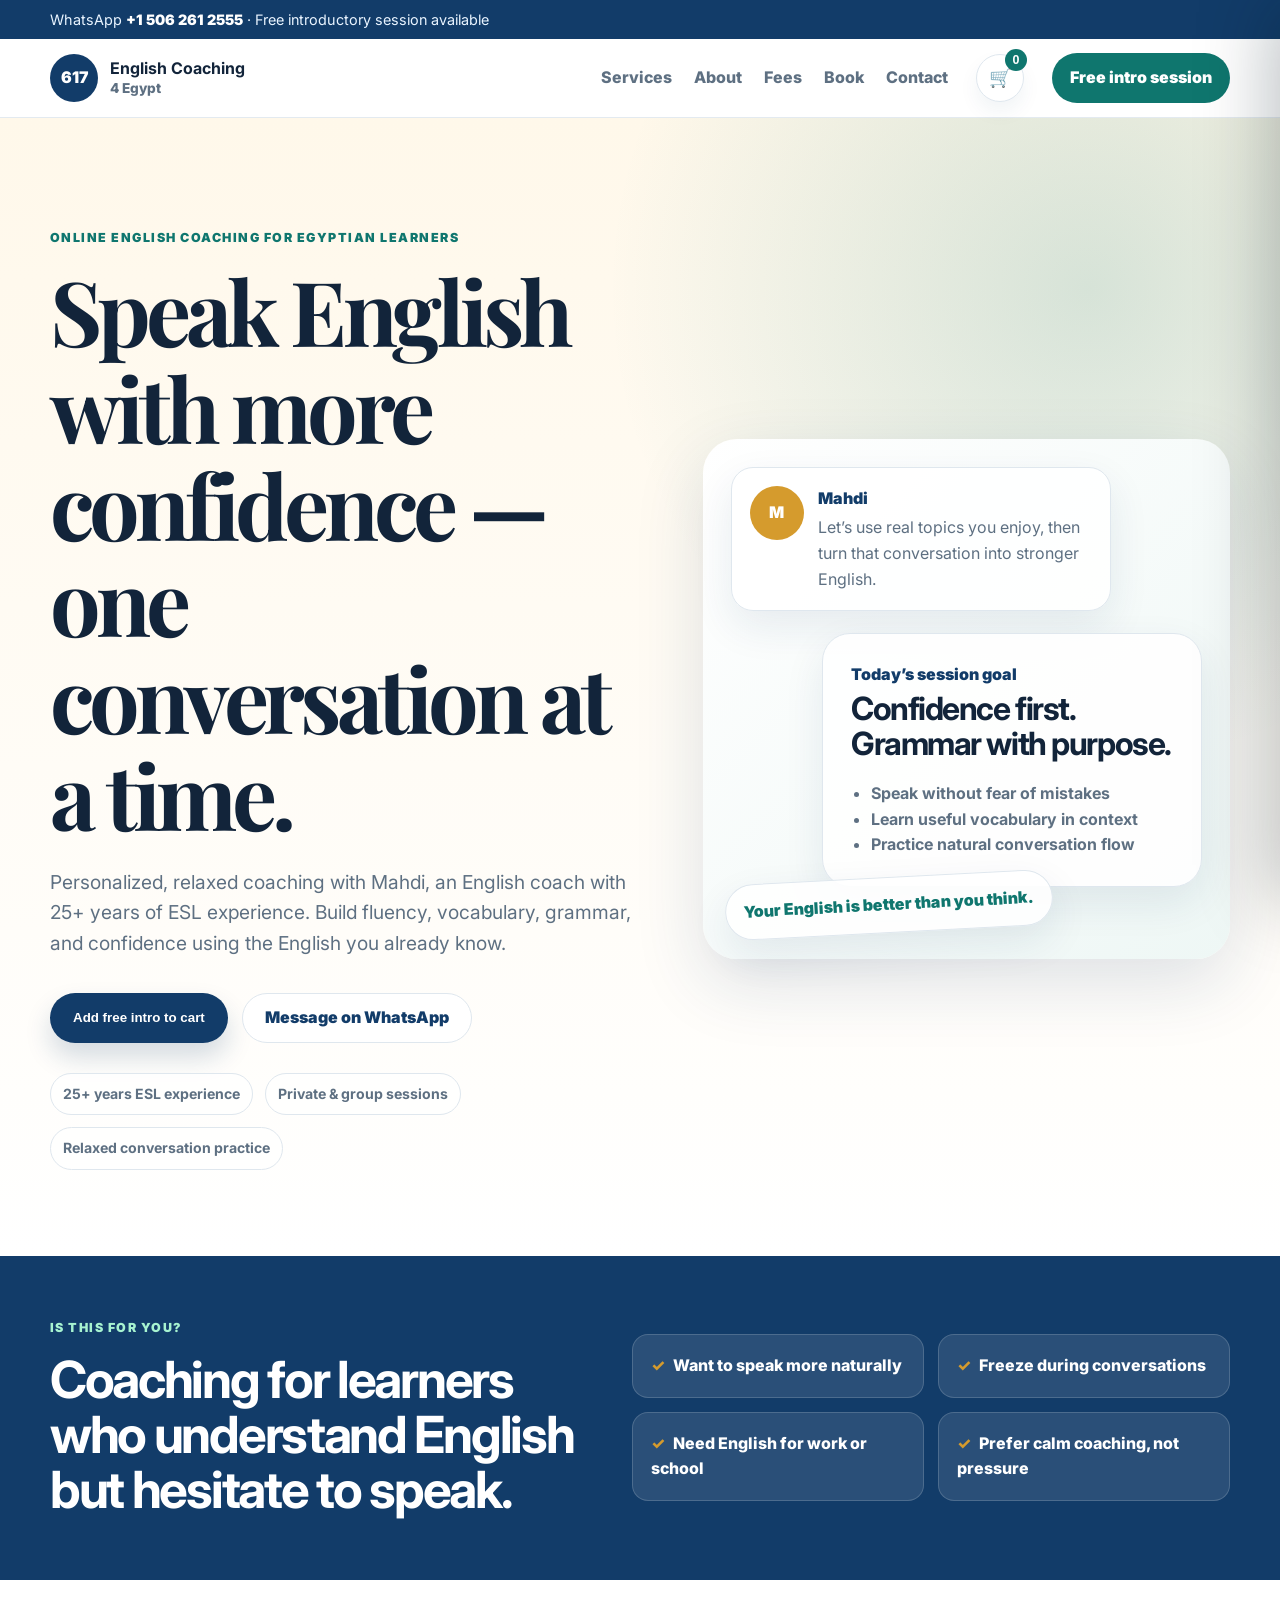
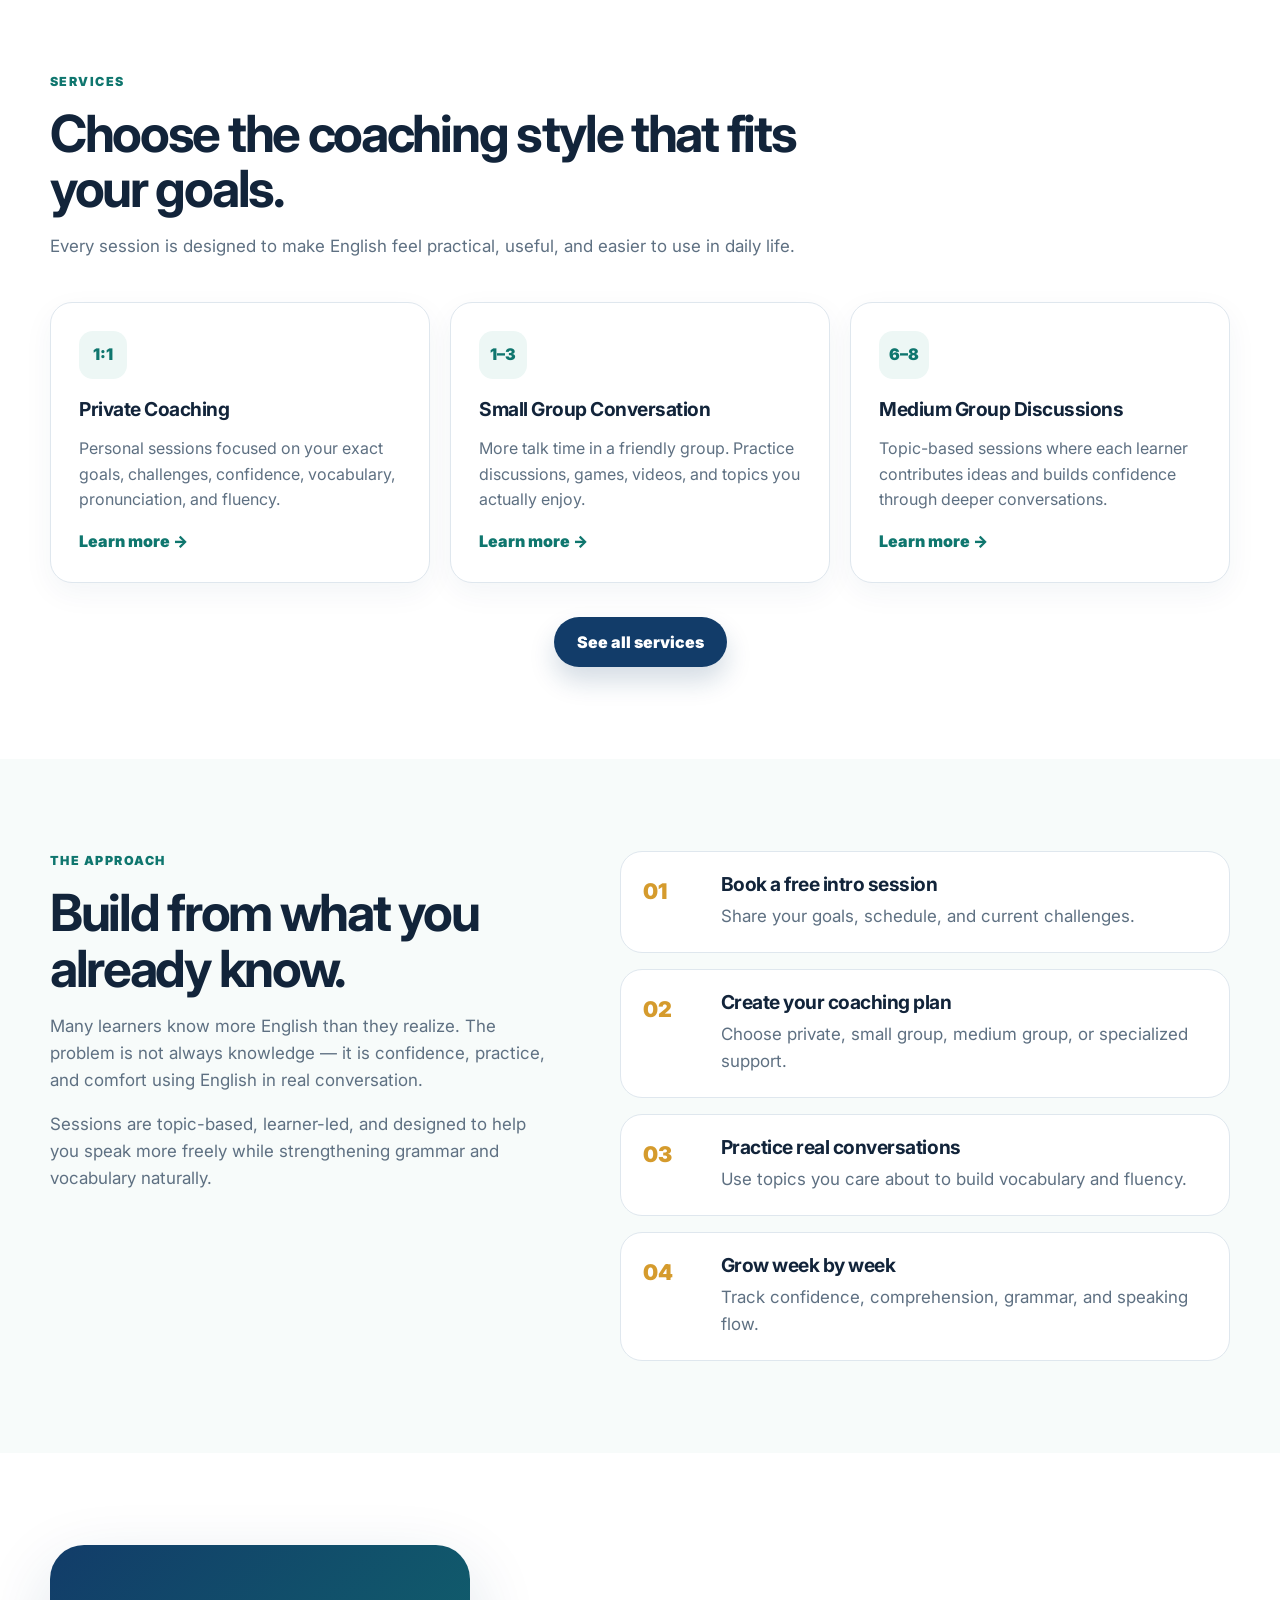
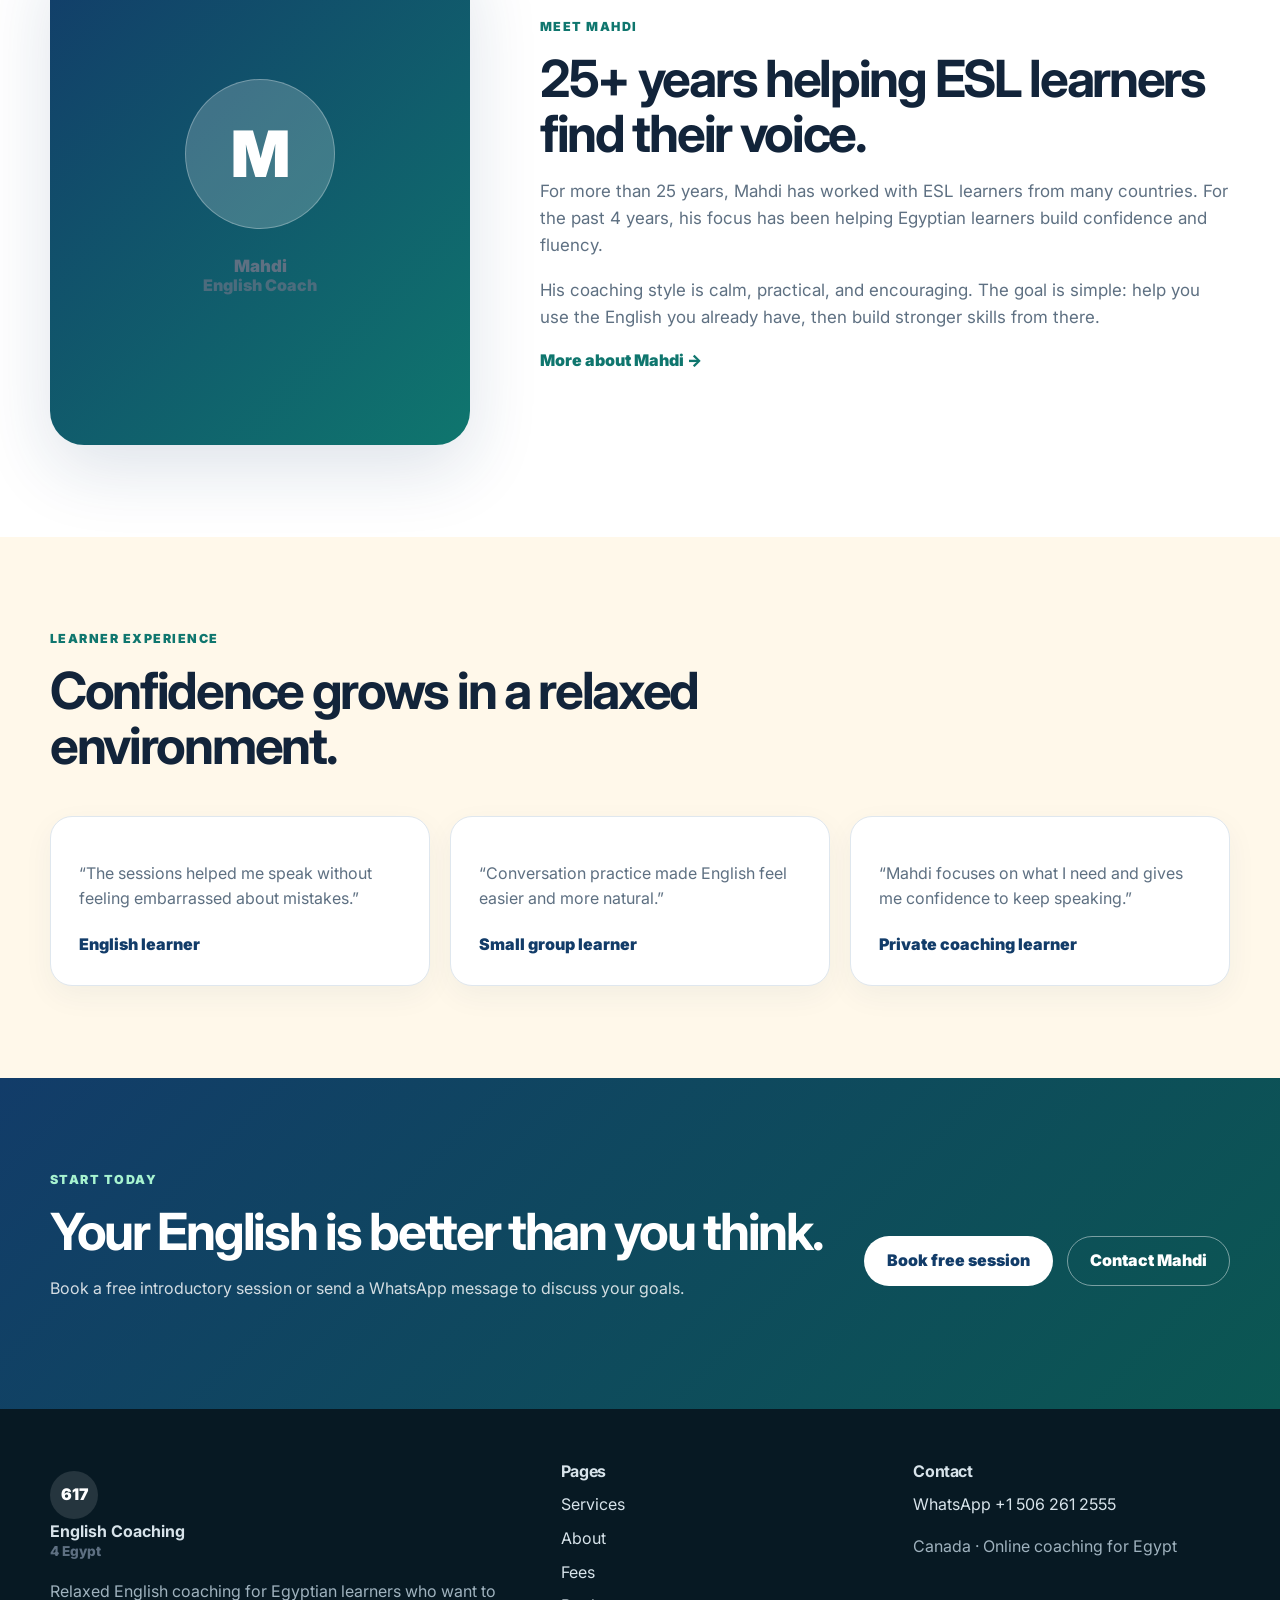
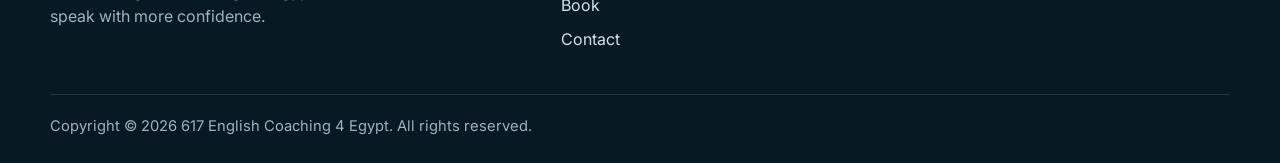
==== index.html @ a44c67dc "Add files via upload" ====
<!doctype html>
<html lang="en">
<head>
  <meta charset="utf-8" />
  <meta name="viewport" content="width=device-width, initial-scale=1" />
  <meta name="description" content="Personalized English coaching for Egyptian learners who want to speak with more confidence." />
  <title>617 English Coaching 4 Egypt | English Coaching for Egyptian Learners</title>
  <link rel="preconnect" href="https://fonts.googleapis.com">
  <link rel="preconnect" href="https://fonts.gstatic.com" crossorigin>
  <link href="https://fonts.googleapis.com/css2?family=Inter:wght@400;500;600;700;800;900&family=Playfair+Display:wght@700&display=swap" rel="stylesheet">
  <link rel="stylesheet" href="styles.css" />
</head>
<body>
  <a class="skip-link" href="#main">Skip to content</a>
  <header class="site-header" data-header>
    <div class="topbar"><div class="container">WhatsApp <a href="https://wa.me/15062612555">+1 506 261 2555</a> · Free introductory session available</div></div>
    <div class="container header-inner">
      <a class="brand" href="index.html" aria-label="617 English Coaching 4 Egypt home"><span class="brand-mark">617</span><span><strong>English Coaching</strong><small>4 Egypt</small></span></a>
      <button class="nav-toggle" type="button" aria-controls="site-nav" aria-expanded="false"><span></span><span></span><span></span><span class="sr-only">Menu</span></button>
      <nav id="site-nav" class="site-nav" aria-label="Main navigation">
        <a href="services.html">Services</a><a href="about.html">About</a><a href="fees.html">Fees</a><a href="booking.html">Book</a><a href="contact.html">Contact</a>
      </nav>
      <a class="header-cta" href="booking.html">Free intro session</a>
    </div>
  </header>

  <main id="main">
    <section class="hero section">
      <div class="container hero-grid">
        <div class="hero-copy">
          <p class="eyebrow">Online English coaching for Egyptian learners</p>
          <h1>Speak English with more confidence — one conversation at a time.</h1>
          <p class="hero-lead">Personalized, relaxed coaching with Mahdi, an English coach with 25+ years of ESL experience. Build fluency, vocabulary, grammar, and confidence using the English you already know.</p>
          <div class="hero-actions"><button class="btn btn-primary" type="button" data-add-cart="intro">Add free intro to cart</button><a class="btn btn-secondary" href="https://wa.me/15062612555" target="_blank" rel="noopener">Message on WhatsApp</a></div>
          <div class="trust-row"><span>25+ years ESL experience</span><span>Private & group sessions</span><span>Relaxed conversation practice</span></div>
        </div>
        <div class="hero-card">
          <div class="conversation-card"><div class="avatar">M</div><div><p class="chat-name">Mahdi</p><p>Let’s use real topics you enjoy, then turn that conversation into stronger English.</p></div></div>
          <div class="goal-card"><p class="mini-title">Today’s session goal</p><h2>Confidence first. Grammar with purpose.</h2><ul><li>Speak without fear of mistakes</li><li>Learn useful vocabulary in context</li><li>Practice natural conversation flow</li></ul></div>
          <div class="floating-note">Your English is better than you think.</div>
        </div>
      </div>
    </section>

    <section class="audience section-sm">
      <div class="container audience-grid"><div><p class="eyebrow">Is this for you?</p><h2>Coaching for learners who understand English but hesitate to speak.</h2></div><div class="check-grid"><div>Want to speak more naturally</div><div>Freeze during conversations</div><div>Need English for work or school</div><div>Prefer calm coaching, not pressure</div></div></div>
    </section>

    <section class="section services-preview">
      <div class="container">
        <div class="section-heading"><p class="eyebrow">Services</p><h2>Choose the coaching style that fits your goals.</h2><p>Every session is designed to make English feel practical, useful, and easier to use in daily life.</p></div>
        <div class="cards service-cards">
          <article class="card"><span class="card-icon">1:1</span><h3>Private Coaching</h3><p>Personal sessions focused on your exact goals, challenges, confidence, vocabulary, pronunciation, and fluency.</p><a href="services.html#private" class="text-link">Learn more →</a></article>
          <article class="card"><span class="card-icon">1–3</span><h3>Small Group Conversation</h3><p>More talk time in a friendly group. Practice discussions, games, videos, and topics you actually enjoy.</p><a href="services.html#small-group" class="text-link">Learn more →</a></article>
          <article class="card"><span class="card-icon">6–8</span><h3>Medium Group Discussions</h3><p>Topic-based sessions where each learner contributes ideas and builds confidence through deeper conversations.</p><a href="services.html#medium-group" class="text-link">Learn more →</a></article>
        </div>
        <div class="center-actions"><a class="btn btn-primary" href="services.html">See all services</a></div>
      </div>
    </section>

    <section class="section approach pale">
      <div class="container split">
        <div><p class="eyebrow">The approach</p><h2>Build from what you already know.</h2><p>Many learners know more English than they realize. The problem is not always knowledge — it is confidence, practice, and comfort using English in real conversation.</p><p>Sessions are topic-based, learner-led, and designed to help you speak more freely while strengthening grammar and vocabulary naturally.</p></div>
        <div class="steps"><div class="step"><span>01</span><div><h3>Book a free intro session</h3><p>Share your goals, schedule, and current challenges.</p></div></div><div class="step"><span>02</span><div><h3>Create your coaching plan</h3><p>Choose private, small group, medium group, or specialized support.</p></div></div><div class="step"><span>03</span><div><h3>Practice real conversations</h3><p>Use topics you care about to build vocabulary and fluency.</p></div></div><div class="step"><span>04</span><div><h3>Grow week by week</h3><p>Track confidence, comprehension, grammar, and speaking flow.</p></div></div></div>
      </div>
    </section>

    <section class="section about-preview">
      <div class="container about-grid">
        <div class="portrait-card"><div><div class="portrait-initials">M</div><p>Mahdi<br><span>English Coach</span></p></div></div>
        <div><p class="eyebrow">Meet Mahdi</p><h2>25+ years helping ESL learners find their voice.</h2><p>For more than 25 years, Mahdi has worked with ESL learners from many countries. For the past 4 years, his focus has been helping Egyptian learners build confidence and fluency.</p><p>His coaching style is calm, practical, and encouraging. The goal is simple: help you use the English you already have, then build stronger skills from there.</p><a class="text-link" href="about.html">More about Mahdi →</a></div>
      </div>
    </section>

    <section class="section testimonials">
      <div class="container"><div class="section-heading"><p class="eyebrow">Learner experience</p><h2>Confidence grows in a relaxed environment.</h2></div><div class="testimonial-grid"><blockquote><p>“The sessions helped me speak without feeling embarrassed about mistakes.”</p><cite>English learner</cite></blockquote><blockquote><p>“Conversation practice made English feel easier and more natural.”</p><cite>Small group learner</cite></blockquote><blockquote><p>“Mahdi focuses on what I need and gives me confidence to keep speaking.”</p><cite>Private coaching learner</cite></blockquote></div></div>
    </section>

    <section class="section cta-band"><div class="container cta-inner"><div><p class="eyebrow">Start today</p><h2>Your English is better than you think.</h2><p>Book a free introductory session or send a WhatsApp message to discuss your goals.</p></div><div class="cta-actions"><a class="btn btn-light" href="booking.html">Book free session</a><a class="btn btn-ghost" href="contact.html">Contact Mahdi</a></div></div></section>
  </main>

  <footer class="site-footer"><div class="container footer-grid"><div><a class="brand footer-brand" href="index.html"><span class="brand-mark">617</span><span><strong>English Coaching</strong><small>4 Egypt</small></span></a><p>Relaxed English coaching for Egyptian learners who want to speak with more confidence.</p></div><div><h3>Pages</h3><a href="services.html">Services</a><a href="about.html">About</a><a href="fees.html">Fees</a><a href="booking.html">Book</a><a href="contact.html">Contact</a></div><div><h3>Contact</h3><a href="https://wa.me/15062612555">WhatsApp +1 506 261 2555</a><p>Canada · Online coaching for Egypt</p></div></div><div class="container copyright">Copyright © 2026 617 English Coaching 4 Egypt. All rights reserved.</div></footer>
  <script src="script.js"></script>
</body>
</html>
---- styles.css ----
:root{
  --ink:#12243a;--muted:#5e7082;--brand:#123c69;--brand-2:#0f766e;--accent:#d59b2d;--cream:#fff8ea;--soft:#edf7f5;--surface:#fff;--line:#dfe7ee;--shadow:0 24px 70px rgba(18,60,105,.14);--radius-lg:34px;--radius-md:22px;--container:1180px
}
*{box-sizing:border-box}html{scroll-behavior:smooth}body{margin:0;font-family:Inter,system-ui,-apple-system,Segoe UI,sans-serif;color:var(--ink);background:#fff;line-height:1.6}img{max-width:100%;display:block}a{color:inherit;text-decoration:none}.container{width:min(100% - 40px,var(--container));margin-inline:auto}.narrow{max-width:860px}.section{padding:92px 0}.section-sm{padding:62px 0}.pale{background:#f7fbfa}.skip-link{position:absolute;left:20px;top:-80px;background:#fff;color:var(--ink);padding:10px 14px;border-radius:10px;z-index:20}.skip-link:focus{top:20px}.sr-only{position:absolute;width:1px;height:1px;overflow:hidden;clip:rect(0,0,0,0)}
.site-header{position:sticky;top:0;z-index:10;background:rgba(255,255,255,.93);backdrop-filter:blur(14px);border-bottom:1px solid rgba(223,231,238,.85)}.topbar{background:var(--brand);color:#e9f4ff;font-size:.9rem}.topbar .container{padding:8px 0}.topbar a{font-weight:900;color:#fff}.header-inner{height:78px;display:flex;align-items:center;gap:28px}.brand{display:flex;align-items:center;gap:12px;font-weight:900}.brand small{display:block;color:var(--muted);font-size:.85rem;font-weight:800;margin-top:-4px}.brand-mark{display:grid;place-items:center;width:48px;height:48px;border-radius:999px;background:var(--brand);color:#fff;font-weight:900}.site-nav{display:flex;gap:22px;align-items:center;margin-left:auto}.site-nav a{font-weight:800;color:var(--muted)}.site-nav a:hover,.site-nav a.active{color:var(--brand-2)}.header-cta{background:var(--brand-2);color:#fff;padding:12px 18px;border-radius:999px;font-weight:900}.nav-toggle{display:none;width:44px;height:44px;border:0;border-radius:12px;background:var(--soft)}.nav-toggle span:not(.sr-only){display:block;width:20px;height:2px;margin:5px auto;background:var(--ink)}
.hero{padding:110px 0 86px;background:radial-gradient(circle at 85% 15%,rgba(15,118,110,.17),transparent 33%),linear-gradient(180deg,var(--cream),#fff);overflow:hidden}.hero-grid{display:grid;grid-template-columns:1.05fr .95fr;gap:70px;align-items:center}.eyebrow{margin:0 0 14px;color:var(--brand-2);font-weight:900;text-transform:uppercase;letter-spacing:.12em;font-size:.78rem}h1,h2,h3{line-height:1.08;margin:0}h1{font-family:"Playfair Display",serif;font-size:clamp(3rem,7vw,5.8rem);letter-spacing:-.055em}h2{font-size:clamp(2rem,4vw,3.4rem);letter-spacing:-.045em}h3{font-size:1.2rem;letter-spacing:-.025em}.hero-lead,.page-hero p,.section-heading p:not(.eyebrow),.split p:not(.eyebrow),.about-grid p:not(.eyebrow),.service-detail p,.feature-panel,.price-card p,.contact-grid p{color:var(--muted);font-size:1.06rem}.hero-lead{font-size:1.2rem;max-width:680px;margin:24px 0 0}.hero-actions,.contact-actions,.cta-actions{display:flex;flex-wrap:wrap;gap:14px;margin-top:34px}.btn{display:inline-flex;justify-content:center;align-items:center;min-height:50px;padding:0 22px;border-radius:999px;border:1px solid transparent;font-weight:900;cursor:pointer;transition:transform .2s ease,box-shadow .2s ease}.btn:hover{transform:translateY(-2px)}.btn-primary{background:var(--brand);color:#fff;box-shadow:0 14px 26px rgba(18,60,105,.18)}.btn-secondary{background:#fff;color:var(--brand);border-color:var(--line)}.btn-light{background:#fff;color:var(--brand)}.btn-ghost{border-color:rgba(255,255,255,.45);color:#fff}.trust-row{display:flex;flex-wrap:wrap;gap:12px;margin-top:30px}.trust-row span{padding:9px 12px;border:1px solid var(--line);border-radius:999px;background:rgba(255,255,255,.75);color:var(--muted);font-weight:700;font-size:.88rem}.hero-card{position:relative;min-height:520px;border-radius:var(--radius-lg);padding:28px;background:linear-gradient(135deg,#fff,#eef7f5);box-shadow:var(--shadow)}.conversation-card,.goal-card,.floating-note{background:rgba(255,255,255,.9);border:1px solid var(--line);box-shadow:0 16px 40px rgba(18,60,105,.09)}.conversation-card{display:flex;gap:14px;padding:18px;border-radius:22px;max-width:380px}.avatar,.portrait-initials{display:grid;place-items:center;border-radius:50%;background:var(--accent);color:#fff;font-weight:900}.avatar{width:54px;height:54px;flex:0 0 auto}.chat-name,.mini-title{margin:0 0 4px;font-weight:900;color:var(--brand)}.conversation-card p:last-child{margin:0;color:var(--muted)}.goal-card{position:absolute;right:28px;bottom:72px;width:min(380px,calc(100% - 56px));border-radius:28px;padding:28px}.goal-card h2{font-size:2rem}.goal-card ul{margin:20px 0 0;padding-left:20px;color:var(--muted);font-weight:700}.floating-note{position:absolute;left:22px;bottom:26px;padding:14px 18px;border-radius:999px;font-weight:900;color:var(--brand-2);transform:rotate(-3deg)}
.audience{background:var(--brand);color:#fff}.audience .eyebrow,.cta-band .eyebrow{color:#a7f3d0}.audience h2{max-width:560px}.audience-grid{display:grid;grid-template-columns:.95fr 1.05fr;gap:40px;align-items:center}.check-grid{display:grid;grid-template-columns:repeat(2,1fr);gap:14px}.check-grid div{padding:18px;border-radius:16px;background:rgba(255,255,255,.1);border:1px solid rgba(255,255,255,.16);font-weight:800}.check-grid div:before{content:"✓";color:var(--accent);margin-right:8px}
.page-hero{padding:88px 0;background:linear-gradient(180deg,var(--cream),#fff)}.page-hero h1{font-size:clamp(2.8rem,6vw,5rem)}.page-hero p{font-size:1.18rem;max-width:760px}.section-heading{max-width:760px;margin-bottom:42px}.cards,.pricing-grid,.testimonial-grid{display:grid;gap:20px}.service-cards{grid-template-columns:repeat(3,1fr)}.card,.price-card,blockquote,.feature-panel,.contact-card{background:var(--surface);border:1px solid var(--line);border-radius:var(--radius-md);padding:28px;box-shadow:0 10px 30px rgba(18,60,105,.05)}.card-icon{display:inline-grid;place-items:center;min-width:48px;height:48px;padding:0 10px;border-radius:14px;background:var(--soft);color:var(--brand-2);font-weight:900;margin-bottom:20px}.card p,blockquote p{color:var(--muted)}.text-link{color:var(--brand-2);font-weight:900}.center-actions{text-align:center;margin-top:34px}.split{display:grid;grid-template-columns:.9fr 1.1fr;gap:70px;align-items:start}.steps{display:grid;gap:16px}.step{display:grid;grid-template-columns:62px 1fr;gap:16px;padding:22px;border-radius:var(--radius-md);background:#fff;border:1px solid var(--line)}.step span{font-weight:900;color:var(--accent);font-size:1.35rem}.step p{margin:8px 0 0;color:var(--muted)}.compact .step{padding:18px}.about-grid{display:grid;grid-template-columns:420px 1fr;gap:70px;align-items:center}.portrait-card{min-height:500px;border-radius:var(--radius-lg);background:linear-gradient(135deg,var(--brand),var(--brand-2));color:#fff;display:grid;place-items:center;text-align:center;box-shadow:var(--shadow)}.portrait-initials{width:150px;height:150px;margin:0 auto 28px;font-size:4rem;background:rgba(255,255,255,.2);border:1px solid rgba(255,255,255,.28)}.portrait-card p{font-size:2rem;font-weight:900;line-height:1.1}.portrait-card span{font-size:1rem;opacity:.78}.testimonials{background:var(--cream)}.testimonial-grid{grid-template-columns:repeat(3,1fr)}blockquote{margin:0}cite{display:block;margin-top:20px;color:var(--brand);font-weight:900;font-style:normal}.pricing-grid{grid-template-columns:repeat(3,1fr);align-items:stretch}.price-card{position:relative;display:flex;flex-direction:column}.price{font-size:1.6rem;font-weight:900;color:var(--brand)!important}.price-card .btn{margin-top:auto}.featured{border-color:rgba(213,155,45,.6);transform:translateY(-10px)}.badge{position:absolute;top:18px;right:18px;background:var(--accent);color:#fff;font-weight:900;padding:6px 10px;border-radius:999px;font-size:.8rem}.bullets{padding-left:20px;color:var(--muted);font-weight:700}.service-list{display:grid;gap:24px}.service-detail{display:grid;grid-template-columns:1fr auto;gap:26px;align-items:center;padding:34px;border:1px solid var(--line);border-radius:var(--radius-lg);box-shadow:0 14px 36px rgba(18,60,105,.06);background:#fff}.service-detail .btn{white-space:nowrap}.cta-band{background:linear-gradient(135deg,var(--brand),#0b5752);color:#fff}.cta-band p{color:rgba(255,255,255,.82)}.cta-inner{display:flex;align-items:center;justify-content:space-between;gap:28px}.contact-grid{display:grid;grid-template-columns:.9fr 1.1fr;gap:60px;align-items:start}.contact-form{background:#fff;color:var(--ink);border-radius:var(--radius-lg);padding:28px;display:grid;gap:16px;box-shadow:var(--shadow);border:1px solid var(--line)}label{display:grid;gap:7px;font-weight:800}input,select,textarea{width:100%;border:1px solid var(--line);border-radius:12px;padding:13px 14px;font:inherit;color:var(--ink);background:#fff}input:focus,select:focus,textarea:focus{outline:3px solid rgba(15,118,110,.18);border-color:var(--brand-2)}.form-note{font-size:.9rem}.form-success{padding:13px 14px;background:var(--soft);border-radius:12px;color:var(--brand-2);font-weight:800}.contact-card{margin-top:30px}.site-footer{padding:54px 0 24px;background:#071923;color:#d7e3ea}.footer-grid{display:grid;grid-template-columns:1.5fr 1fr 1fr;gap:36px}.footer-brand .brand-mark{background:rgba(255,255,255,.12)}.footer-grid p,.copyright{color:#9fb2be}.footer-grid h3{font-size:1rem;margin-bottom:12px}.footer-grid a{display:block;margin:8px 0;color:#d7e3ea}.copyright{border-top:1px solid rgba(255,255,255,.12);margin-top:34px;padding-top:20px;font-size:.92rem}
@media (max-width:920px){.header-inner{justify-content:space-between}.nav-toggle{display:block}.site-nav{position:absolute;top:112px;left:20px;right:20px;display:none;flex-direction:column;align-items:stretch;padding:18px;border-radius:18px;background:#fff;box-shadow:var(--shadow)}.site-nav.is-open{display:flex}.header-cta{display:none}.hero-grid,.audience-grid,.split,.about-grid,.contact-grid{grid-template-columns:1fr;gap:42px}.hero-card{min-height:460px}.service-cards,.pricing-grid,.testimonial-grid{grid-template-columns:1fr 1fr}.featured{transform:none}.service-detail{grid-template-columns:1fr}.service-detail .btn{width:max-content}.cta-inner{display:block}.cta-actions{margin-top:24px}}
@media (max-width:640px){.container{width:min(100% - 28px,var(--container))}.section{padding:68px 0}.hero{padding-top:72px}.hero-actions,.contact-actions,.cta-actions{flex-direction:column}.btn{width:100%}.service-cards,.pricing-grid,.testimonial-grid,.check-grid,.footer-grid{grid-template-columns:1fr}.hero-card{min-height:auto;padding-bottom:120px}.goal-card{position:static;width:100%;margin-top:16px}.floating-note{bottom:28px}.brand small{font-size:.78rem}h1{font-size:3.2rem}.service-detail .btn{width:100%}.topbar{font-size:.8rem}.site-nav{top:108px}.portrait-card{min-height:360px}.page-hero{padding:62px 0}}

/* Cart / checkout drawer */
.cart-button{position:relative;border:1px solid var(--line);background:#fff;color:var(--brand);width:48px;height:48px;border-radius:999px;display:inline-grid;place-items:center;font-size:1.16rem;cursor:pointer;box-shadow:0 10px 20px rgba(18,60,105,.06)}
.cart-count{position:absolute;right:-4px;top:-6px;min-width:22px;height:22px;padding:0 6px;border-radius:999px;background:var(--brand-2);color:#fff;font-size:.78rem;font-weight:900;display:grid;place-items:center}.cart-shell{position:relative;z-index:50}.cart-backdrop{position:fixed;inset:0;background:rgba(7,25,35,.46);opacity:0;pointer-events:none;transition:opacity .2s ease}.cart-drawer{position:fixed;inset:0 0 0 auto;width:min(100%,440px);background:#f5f8fa;box-shadow:-30px 0 70px rgba(7,25,35,.28);transform:translateX(105%);transition:transform .24s ease;display:flex;flex-direction:column}.cart-open{overflow:hidden}.cart-open .cart-backdrop{opacity:1;pointer-events:auto}.cart-open .cart-drawer{transform:translateX(0)}.cart-drawer-head{height:68px;background:#c9f7dc;display:flex;align-items:center;justify-content:space-between;padding:0 22px;border-bottom:1px solid rgba(18,36,58,.08)}.cart-title{font-weight:900;font-size:1.15rem;display:flex;gap:8px;align-items:center}.cart-close{border:0;background:transparent;font-size:2.2rem;line-height:1;cursor:pointer;color:var(--ink)}.cart-body{padding:22px;overflow:auto}.empty-cart,.coupon-box,.cart-totals,.checkout-form,.cart-item{background:#fff;border:1px solid var(--line);border-radius:12px;padding:18px;margin-bottom:16px}.empty-cart{text-align:center}.empty-cart p{color:var(--muted);margin-bottom:0}.cart-item-top{display:flex;align-items:flex-start;justify-content:space-between;gap:16px}.cart-item h3,.coupon-box h3,.checkout-form h3{font-size:1.05rem;margin:0 0 6px}.cart-item p{margin:0;color:var(--muted)}.cart-item-top strong{white-space:nowrap}.cart-meta{margin-top:14px!important}.cart-item-actions{display:flex;align-items:center;justify-content:space-between;margin-top:16px}.cart-item-actions label{display:flex;align-items:center;gap:8px;font-size:.9rem;color:var(--muted)}.cart-item-actions input{width:72px;padding:8px 10px}.cart-item-actions button{border:0;background:transparent;font-size:1.1rem;cursor:pointer}.coupon-row{display:grid;grid-template-columns:1fr auto;border:1px solid #bfcbd6;border-radius:4px;overflow:hidden}.coupon-row input{border:0;border-radius:0}.coupon-row button{border:0;border-left:1px solid #d5dde5;background:#fff;padding:0 14px;font-weight:900;cursor:pointer}.coupon-message{margin:10px 0 0;color:var(--brand-2);font-size:.9rem;font-weight:800}.cart-totals{display:grid;gap:12px}.cart-totals div{display:flex;align-items:center;justify-content:space-between;color:#718293}.cart-totals strong{color:#68798a}.cart-totals .due-now{font-size:1.05rem;color:var(--ink)}.cart-totals .due-now strong{color:var(--ink)}.checkout-form{display:grid;gap:14px}.checkout-form p{margin:0;color:var(--muted)}.checkout-form a{font-weight:900;color:var(--ink)}.checkout-form label span{color:#c2410c}.two-fields{display:grid;grid-template-columns:1fr 1fr;gap:14px}.checkout-button{width:100%;margin-top:2px}.cart-add-row{display:flex;gap:12px;flex-wrap:wrap;align-items:center}.cart-add-row .btn{white-space:nowrap}.cart-note{font-size:.92rem;color:var(--muted);margin:8px 0 0}.btn-cart{background:var(--brand-2);color:#fff;box-shadow:0 14px 26px rgba(15,118,110,.18)}
@media (max-width:920px){.cart-button{margin-left:auto}.site-nav.is-open + .cart-button{display:none}}
@media (max-width:640px){.cart-drawer{width:100%}.cart-body{padding:16px}.two-fields{grid-template-columns:1fr}.cart-button{width:44px;height:44px}.cart-add-row .btn{width:100%}}

/* Booking calendar / time selection */
.booking-hero{padding-bottom:58px}.booking-section{padding-top:48px}.booking-layout{display:grid;grid-template-columns:minmax(0,1.15fr) minmax(360px,.85fr);gap:54px;align-items:start}.booking-panel{background:#fff;border:1px solid var(--line);border-radius:var(--radius-lg);padding:34px;box-shadow:0 16px 44px rgba(18,60,105,.06)}.booking-calendar-panel{box-shadow:none;border-color:transparent}.back-services{display:inline-block;color:#6c8a78;font-weight:800;margin-bottom:34px}.booking-toolbar{text-align:center;margin-bottom:28px}.staff-select{display:inline-flex;align-items:center;gap:8px;color:#6c8a78;font-size:1.05rem}.staff-select select,.service-picker select{border:0;background:transparent;color:inherit;font-weight:800;padding:0 24px 0 0;width:auto}.staff-select select:focus,.service-picker select:focus{outline:none}.calendar-head{display:grid;grid-template-columns:70px 1fr 70px;align-items:center;margin-bottom:28px}.calendar-head h2{text-align:center;font-size:1.45rem;margin:0;font-family:Inter,system-ui,sans-serif;font-weight:500}.calendar-arrow{border:0;background:#fff;color:var(--ink);font-size:3rem;line-height:1;cursor:pointer}.calendar-grid{display:grid;grid-template-columns:repeat(7,1fr);gap:18px 22px}.weekdays{margin-bottom:22px}.weekdays span{text-align:center;font-weight:900;font-size:1.15rem}.calendar-empty{min-height:54px}.calendar-day{height:58px;border:0;background:#fff;border-radius:999px;color:#6b6f76;font-size:1.2rem;cursor:not-allowed}.calendar-day.is-available{border:1.5px solid #5f9877;color:var(--ink);cursor:pointer}.calendar-day.is-selected{background:#9cebc0;border-color:#5f9877;color:#09251d}.timezone-note{text-align:center;color:#666;margin:48px 0 34px;font-size:1.25rem}.time-slot-grid{display:grid;grid-template-columns:1fr 1fr;gap:26px}.time-slot-grid h3{text-align:center;font-size:1.3rem;margin:0 0 18px}.slot-list{display:grid;grid-template-columns:1fr 1fr;gap:10px}.time-slot{border:1.5px solid #40845f;background:#fff;color:var(--ink);padding:18px 14px;border-radius:4px;font-size:1.2rem;cursor:pointer}.time-slot:hover,.time-slot.is-selected{background:#9cebc0}.booking-summary-panel{position:sticky;top:130px}.service-picker{display:block;color:#6c8a78;margin-bottom:26px}.booking-summary-panel h2{font-family:Inter,system-ui,sans-serif;font-size:2.1rem;font-weight:500;margin-bottom:14px}.service-meta{display:flex;gap:14px;font-size:1.2rem;color:var(--ink)!important}.booking-summary-panel [data-service-description]{font-size:1.12rem;line-height:1.75;color:#6b6f76}.share-row{display:flex;align-items:center;gap:12px;margin:32px 0;font-size:1.2rem}.share-row span{font-size:1.6rem;color:#111}.selected-box{border:1px solid var(--line);background:#f7faf8;border-radius:16px;padding:18px;margin:22px 0}.selected-box h3{margin:0 0 12px}.selected-box p{margin:6px 0;color:#53606d}.booking-summary-panel .btn[disabled]{opacity:.45;cursor:not-allowed;box-shadow:none}
@media (max-width:1100px){.booking-layout{grid-template-columns:1fr}.booking-summary-panel{position:static}.booking-calendar-panel{padding-left:0;padding-right:0}.calendar-grid{gap:14px}.time-slot-grid{max-width:760px}}
@media (max-width:720px){.booking-panel{padding:24px}.calendar-head{grid-template-columns:48px 1fr 48px}.calendar-grid{gap:10px 8px}.calendar-day{height:48px;font-size:1rem}.calendar-empty{min-height:48px}.time-slot-grid{grid-template-columns:1fr}.slot-list{grid-template-columns:1fr 1fr}.time-slot{font-size:1rem;padding:14px 10px}.timezone-note{font-size:1rem;margin:34px 0 22px}}
@media (max-width:420px){.slot-list{grid-template-columns:1fr}.booking-summary-panel h2{font-size:1.7rem}}
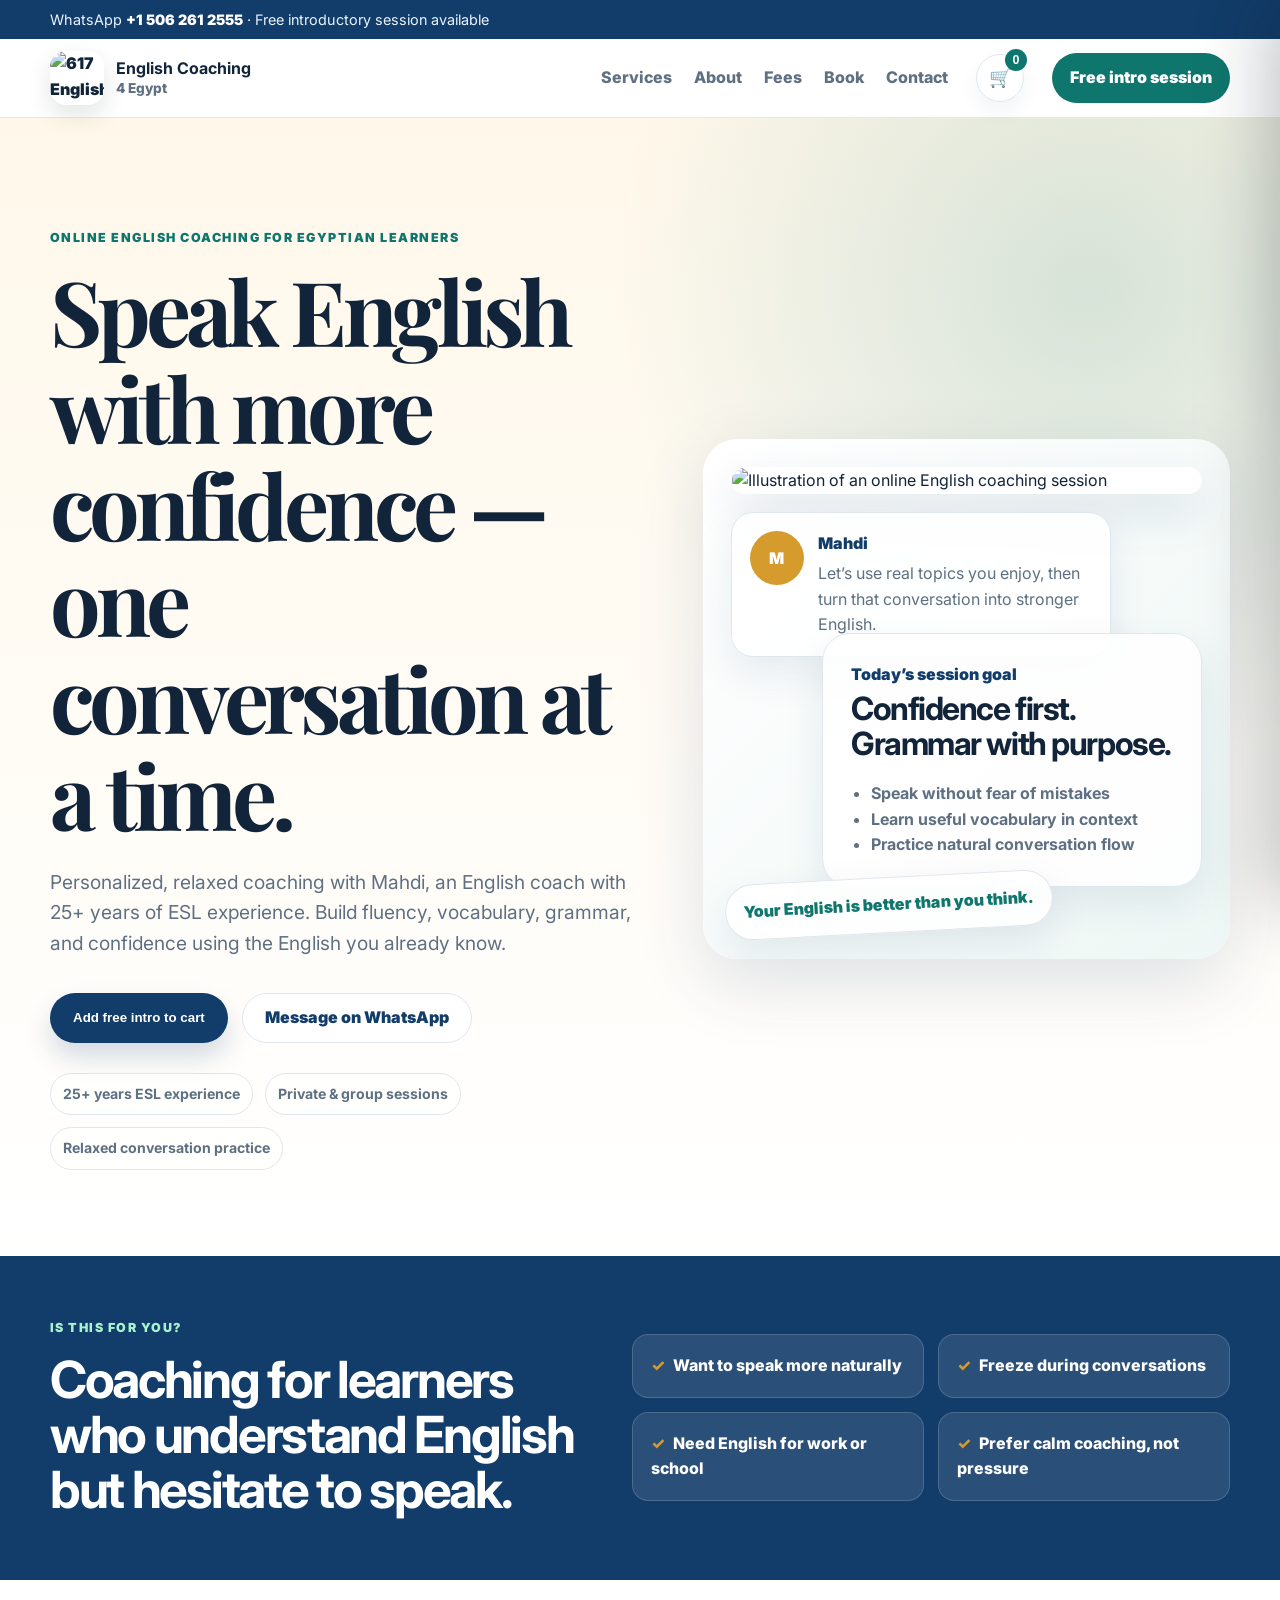
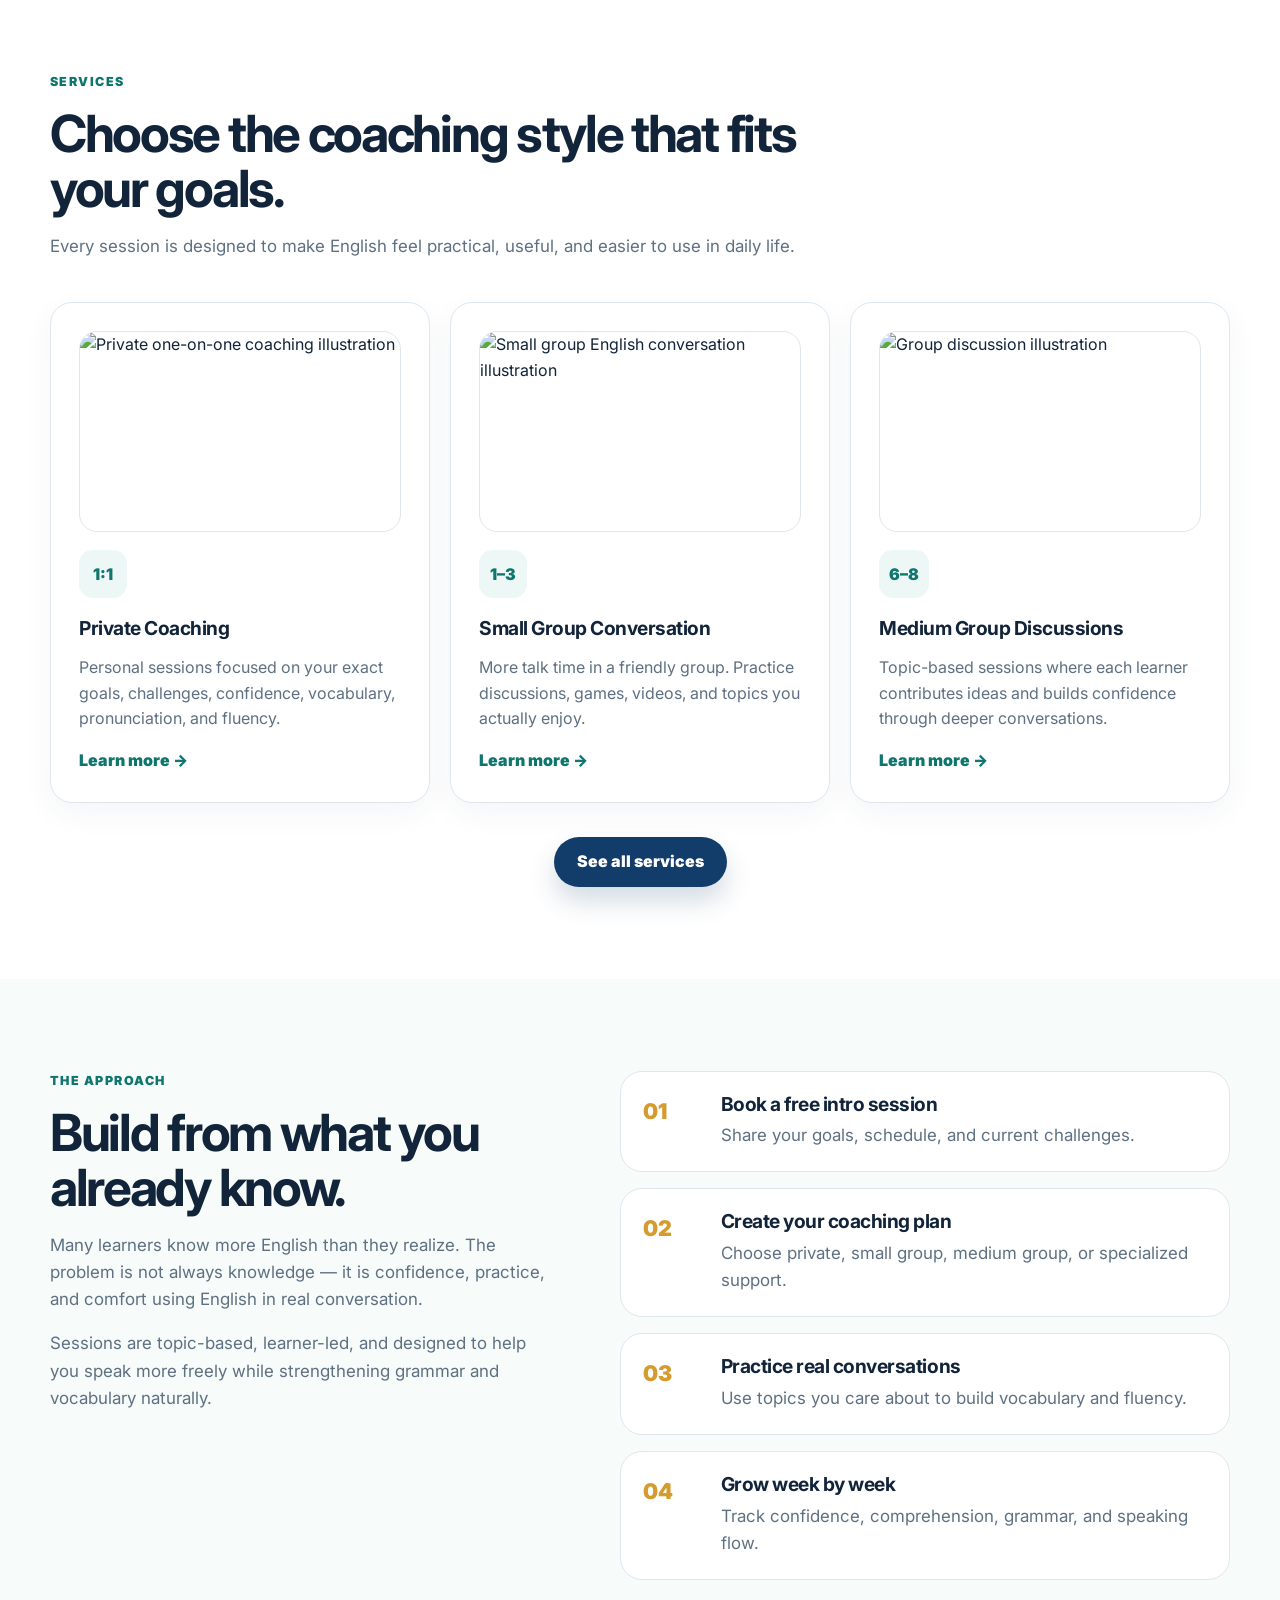
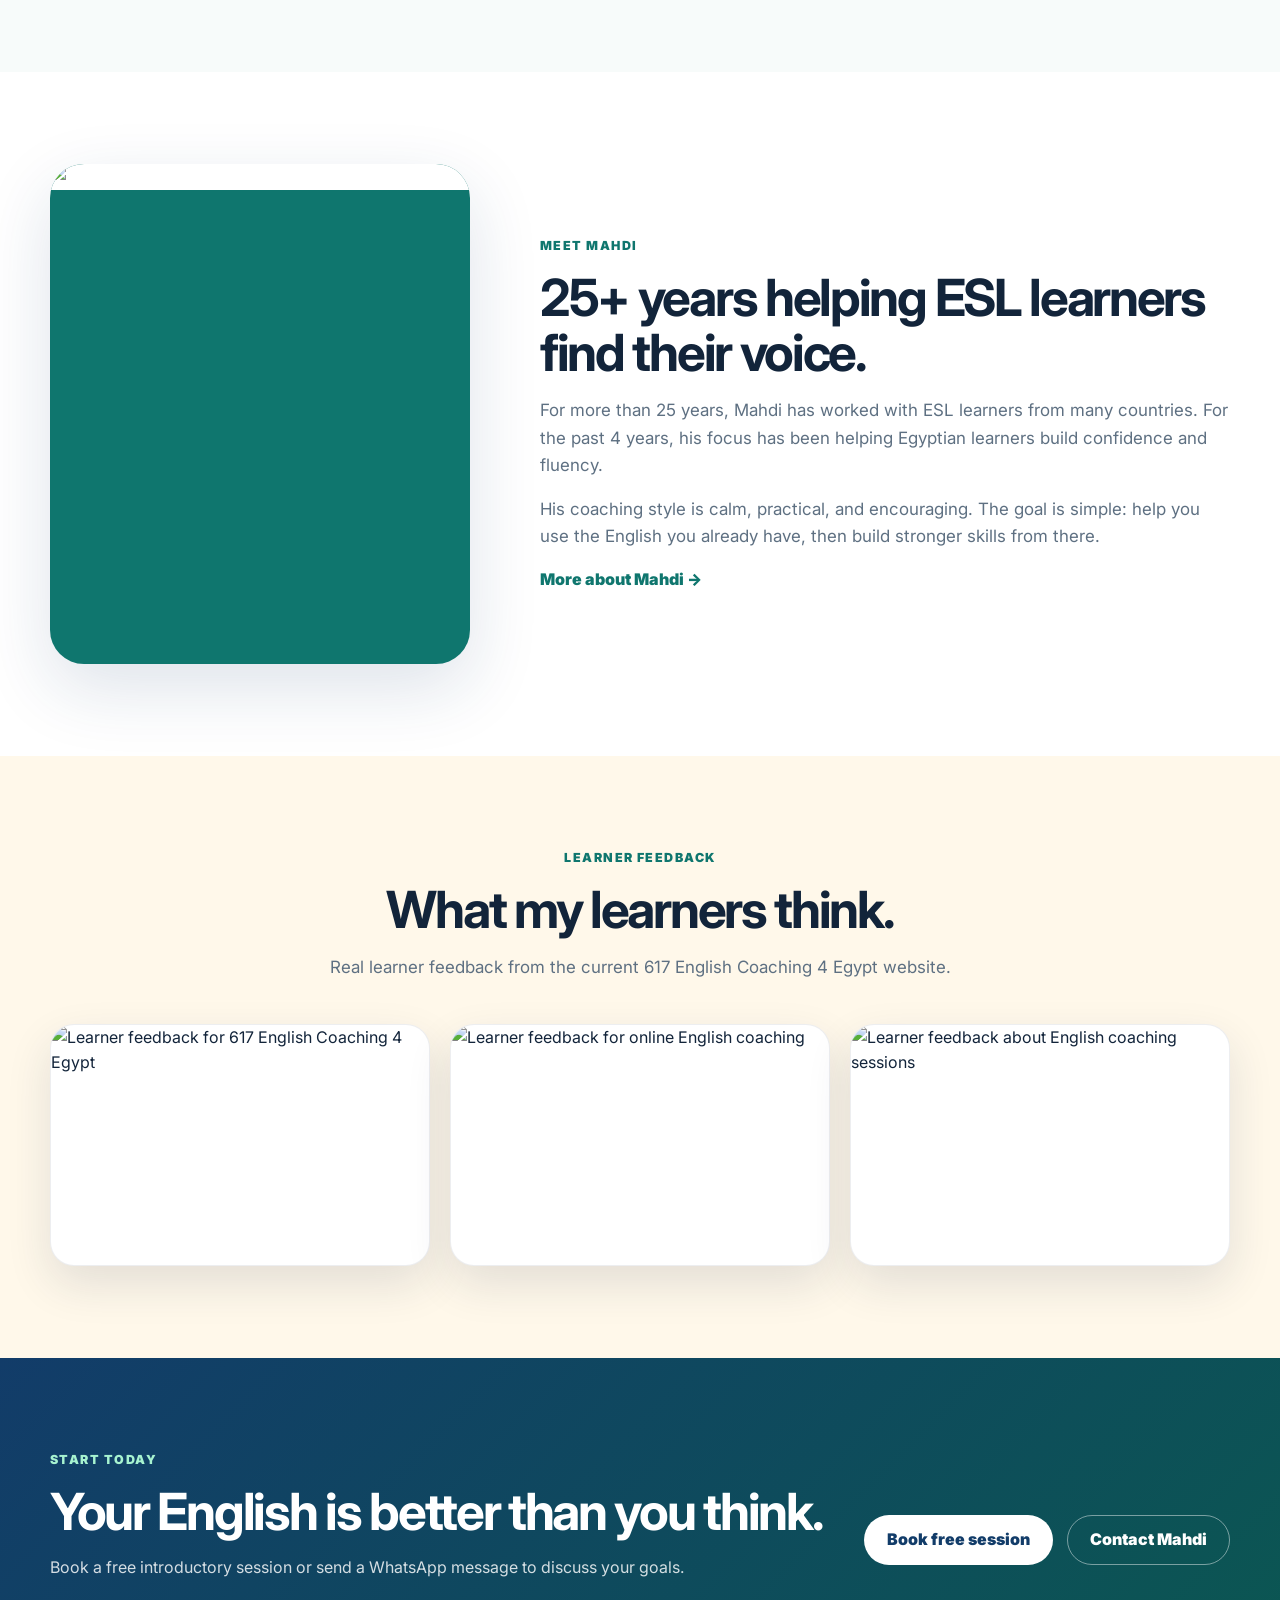
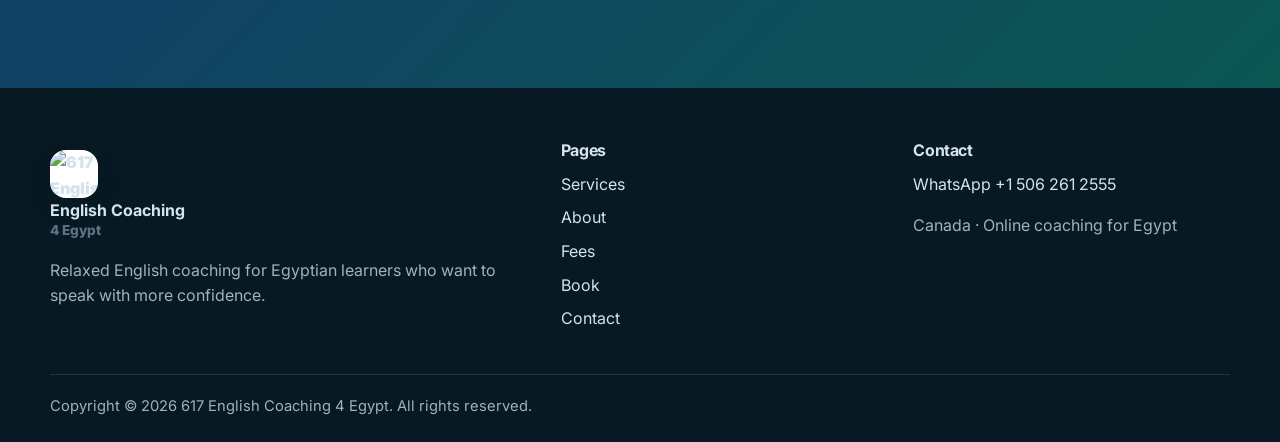
==== commit c9873877: "Add files via upload" ====
--- a/index.html
+++ b/index.html
@@ -15,7 +15,7 @@
   <header class="site-header" data-header>
     <div class="topbar"><div class="container">WhatsApp <a href="https://wa.me/15062612555">+1 506 261 2555</a> · Free introductory session available</div></div>
     <div class="container header-inner">
-      <a class="brand" href="index.html" aria-label="617 English Coaching 4 Egypt home"><span class="brand-mark">617</span><span><strong>English Coaching</strong><small>4 Egypt</small></span></a>
+      <a class="brand" href="index.html" aria-label="617 English Coaching 4 Egypt home"><img class="brand-logo" src="https://img1.wsimg.com/isteam/ip/4e3122ea-6bd4-43cb-8af1-d7356be41cde/blob-ebbfd66.png/:/rs=h:200,cg:true,m/qt=q:95" alt="617 English Coaching logo"><span><strong>English Coaching</strong><small>4 Egypt</small></span></a>
       <button class="nav-toggle" type="button" aria-controls="site-nav" aria-expanded="false"><span></span><span></span><span></span><span class="sr-only">Menu</span></button>
       <nav id="site-nav" class="site-nav" aria-label="Main navigation">
         <a href="services.html">Services</a><a href="about.html">About</a><a href="fees.html">Fees</a><a href="booking.html">Book</a><a href="contact.html">Contact</a>
@@ -34,7 +34,8 @@
           <div class="hero-actions"><button class="btn btn-primary" type="button" data-add-cart="intro">Add free intro to cart</button><a class="btn btn-secondary" href="https://wa.me/15062612555" target="_blank" rel="noopener">Message on WhatsApp</a></div>
           <div class="trust-row"><span>25+ years ESL experience</span><span>Private & group sessions</span><span>Relaxed conversation practice</span></div>
         </div>
-        <div class="hero-card">
+        <div class="hero-card hero-card-with-image">
+          <img class="hero-illustration" src="https://img1.wsimg.com/isteam/ip/4e3122ea-6bd4-43cb-8af1-d7356be41cde/med%20group%20live.jpg/:/" alt="Illustration of an online English coaching session">
           <div class="conversation-card"><div class="avatar">M</div><div><p class="chat-name">Mahdi</p><p>Let’s use real topics you enjoy, then turn that conversation into stronger English.</p></div></div>
           <div class="goal-card"><p class="mini-title">Today’s session goal</p><h2>Confidence first. Grammar with purpose.</h2><ul><li>Speak without fear of mistakes</li><li>Learn useful vocabulary in context</li><li>Practice natural conversation flow</li></ul></div>
           <div class="floating-note">Your English is better than you think.</div>
@@ -50,9 +51,9 @@
       <div class="container">
         <div class="section-heading"><p class="eyebrow">Services</p><h2>Choose the coaching style that fits your goals.</h2><p>Every session is designed to make English feel practical, useful, and easier to use in daily life.</p></div>
         <div class="cards service-cards">
-          <article class="card"><span class="card-icon">1:1</span><h3>Private Coaching</h3><p>Personal sessions focused on your exact goals, challenges, confidence, vocabulary, pronunciation, and fluency.</p><a href="services.html#private" class="text-link">Learn more →</a></article>
-          <article class="card"><span class="card-icon">1–3</span><h3>Small Group Conversation</h3><p>More talk time in a friendly group. Practice discussions, games, videos, and topics you actually enjoy.</p><a href="services.html#small-group" class="text-link">Learn more →</a></article>
-          <article class="card"><span class="card-icon">6–8</span><h3>Medium Group Discussions</h3><p>Topic-based sessions where each learner contributes ideas and builds confidence through deeper conversations.</p><a href="services.html#medium-group" class="text-link">Learn more →</a></article>
+          <article class="card"><img class="card-image" src="https://img1.wsimg.com/isteam/ip/4e3122ea-6bd4-43cb-8af1-d7356be41cde/med%20group%20live.jpg/:/" alt="Private one-on-one coaching illustration"><span class="card-icon">1:1</span><h3>Private Coaching</h3><p>Personal sessions focused on your exact goals, challenges, confidence, vocabulary, pronunciation, and fluency.</p><a href="services.html#private" class="text-link">Learn more →</a></article>
+          <article class="card"><img class="card-image" src="https://img1.wsimg.com/isteam/ip/4e3122ea-6bd4-43cb-8af1-d7356be41cde/med%20group%20live.jpg/:/" alt="Small group English conversation illustration"><span class="card-icon">1–3</span><h3>Small Group Conversation</h3><p>More talk time in a friendly group. Practice discussions, games, videos, and topics you actually enjoy.</p><a href="services.html#small-group" class="text-link">Learn more →</a></article>
+          <article class="card"><img class="card-image" src="https://img1.wsimg.com/isteam/ip/4e3122ea-6bd4-43cb-8af1-d7356be41cde/med%20group%20live.jpg/:/" alt="Group discussion illustration"><span class="card-icon">6–8</span><h3>Medium Group Discussions</h3><p>Topic-based sessions where each learner contributes ideas and builds confidence through deeper conversations.</p><a href="services.html#medium-group" class="text-link">Learn more →</a></article>
         </div>
         <div class="center-actions"><a class="btn btn-primary" href="services.html">See all services</a></div>
       </div>
@@ -67,19 +68,36 @@
 
     <section class="section about-preview">
       <div class="container about-grid">
-        <div class="portrait-card"><div><div class="portrait-initials">M</div><p>Mahdi<br><span>English Coach</span></p></div></div>
+        <div class="portrait-card image-portrait"><img src="https://img1.wsimg.com/isteam/ip/4e3122ea-6bd4-43cb-8af1-d7356be41cde/blob-ebbfd66.png/:/rs=h:200,cg:true,m/qt=q:95" alt="617 English Coaching 4 Egypt logo"></div>
         <div><p class="eyebrow">Meet Mahdi</p><h2>25+ years helping ESL learners find their voice.</h2><p>For more than 25 years, Mahdi has worked with ESL learners from many countries. For the past 4 years, his focus has been helping Egyptian learners build confidence and fluency.</p><p>His coaching style is calm, practical, and encouraging. The goal is simple: help you use the English you already have, then build stronger skills from there.</p><a class="text-link" href="about.html">More about Mahdi →</a></div>
       </div>
     </section>
 
-    <section class="section testimonials">
-      <div class="container"><div class="section-heading"><p class="eyebrow">Learner experience</p><h2>Confidence grows in a relaxed environment.</h2></div><div class="testimonial-grid"><blockquote><p>“The sessions helped me speak without feeling embarrassed about mistakes.”</p><cite>English learner</cite></blockquote><blockquote><p>“Conversation practice made English feel easier and more natural.”</p><cite>Small group learner</cite></blockquote><blockquote><p>“Mahdi focuses on what I need and gives me confidence to keep speaking.”</p><cite>Private coaching learner</cite></blockquote></div></div>
+    <section class="section testimonials learner-thoughts">
+      <div class="container">
+        <div class="section-heading">
+          <p class="eyebrow">Learner feedback</p>
+          <h2>What my learners think.</h2>
+          <p>Real learner feedback from the current 617 English Coaching 4 Egypt website.</p>
+        </div>
+        <div class="learner-image-grid">
+          <figure class="learner-image-card">
+            <img src="https://img1.wsimg.com/isteam/ip/4e3122ea-6bd4-43cb-8af1-d7356be41cde/blob-00fa7c0.png/:/cr=t:0%25,l:0%25,w:100%25,h:100%25/rs=w:984,h:614" alt="Learner feedback for 617 English Coaching 4 Egypt">
+          </figure>
+          <figure class="learner-image-card">
+            <img src="https://img1.wsimg.com/isteam/ip/4e3122ea-6bd4-43cb-8af1-d7356be41cde/blob.png/:/cr=t:0%25,l:0%25,w:100%25,h:100%25/rs=w:984,h:650" alt="Learner feedback for online English coaching">
+          </figure>
+          <figure class="learner-image-card">
+            <img src="https://img1.wsimg.com/isteam/ip/4e3122ea-6bd4-43cb-8af1-d7356be41cde/Picture3.png/:/cr=t:0%25,l:0%25,w:100%25,h:100%25/rs=w:1300,h:800" alt="Learner feedback about English coaching sessions">
+          </figure>
+        </div>
+      </div>
     </section>
 
     <section class="section cta-band"><div class="container cta-inner"><div><p class="eyebrow">Start today</p><h2>Your English is better than you think.</h2><p>Book a free introductory session or send a WhatsApp message to discuss your goals.</p></div><div class="cta-actions"><a class="btn btn-light" href="booking.html">Book free session</a><a class="btn btn-ghost" href="contact.html">Contact Mahdi</a></div></div></section>
   </main>
 
-  <footer class="site-footer"><div class="container footer-grid"><div><a class="brand footer-brand" href="index.html"><span class="brand-mark">617</span><span><strong>English Coaching</strong><small>4 Egypt</small></span></a><p>Relaxed English coaching for Egyptian learners who want to speak with more confidence.</p></div><div><h3>Pages</h3><a href="services.html">Services</a><a href="about.html">About</a><a href="fees.html">Fees</a><a href="booking.html">Book</a><a href="contact.html">Contact</a></div><div><h3>Contact</h3><a href="https://wa.me/15062612555">WhatsApp +1 506 261 2555</a><p>Canada · Online coaching for Egypt</p></div></div><div class="container copyright">Copyright © 2026 617 English Coaching 4 Egypt. All rights reserved.</div></footer>
+  <footer class="site-footer"><div class="container footer-grid"><div><a class="brand footer-brand" href="index.html"><img class="brand-logo" src="https://img1.wsimg.com/isteam/ip/4e3122ea-6bd4-43cb-8af1-d7356be41cde/blob-ebbfd66.png/:/rs=h:200,cg:true,m/qt=q:95" alt="617 English Coaching logo"><span><strong>English Coaching</strong><small>4 Egypt</small></span></a><p>Relaxed English coaching for Egyptian learners who want to speak with more confidence.</p></div><div><h3>Pages</h3><a href="services.html">Services</a><a href="about.html">About</a><a href="fees.html">Fees</a><a href="booking.html">Book</a><a href="contact.html">Contact</a></div><div><h3>Contact</h3><a href="https://wa.me/15062612555">WhatsApp +1 506 261 2555</a><p>Canada · Online coaching for Egypt</p></div></div><div class="container copyright">Copyright © 2026 617 English Coaching 4 Egypt. All rights reserved.</div></footer>
   <script src="script.js"></script>
 </body>
 </html>
--- a/styles.css
+++ b/styles.css
@@ -2,12 +2,19 @@
   --ink:#12243a;--muted:#5e7082;--brand:#123c69;--brand-2:#0f766e;--accent:#d59b2d;--cream:#fff8ea;--soft:#edf7f5;--surface:#fff;--line:#dfe7ee;--shadow:0 24px 70px rgba(18,60,105,.14);--radius-lg:34px;--radius-md:22px;--container:1180px
 }
 *{box-sizing:border-box}html{scroll-behavior:smooth}body{margin:0;font-family:Inter,system-ui,-apple-system,Segoe UI,sans-serif;color:var(--ink);background:#fff;line-height:1.6}img{max-width:100%;display:block}a{color:inherit;text-decoration:none}.container{width:min(100% - 40px,var(--container));margin-inline:auto}.narrow{max-width:860px}.section{padding:92px 0}.section-sm{padding:62px 0}.pale{background:#f7fbfa}.skip-link{position:absolute;left:20px;top:-80px;background:#fff;color:var(--ink);padding:10px 14px;border-radius:10px;z-index:20}.skip-link:focus{top:20px}.sr-only{position:absolute;width:1px;height:1px;overflow:hidden;clip:rect(0,0,0,0)}
-.site-header{position:sticky;top:0;z-index:10;background:rgba(255,255,255,.93);backdrop-filter:blur(14px);border-bottom:1px solid rgba(223,231,238,.85)}.topbar{background:var(--brand);color:#e9f4ff;font-size:.9rem}.topbar .container{padding:8px 0}.topbar a{font-weight:900;color:#fff}.header-inner{height:78px;display:flex;align-items:center;gap:28px}.brand{display:flex;align-items:center;gap:12px;font-weight:900}.brand small{display:block;color:var(--muted);font-size:.85rem;font-weight:800;margin-top:-4px}.brand-mark{display:grid;place-items:center;width:48px;height:48px;border-radius:999px;background:var(--brand);color:#fff;font-weight:900}.site-nav{display:flex;gap:22px;align-items:center;margin-left:auto}.site-nav a{font-weight:800;color:var(--muted)}.site-nav a:hover,.site-nav a.active{color:var(--brand-2)}.header-cta{background:var(--brand-2);color:#fff;padding:12px 18px;border-radius:999px;font-weight:900}.nav-toggle{display:none;width:44px;height:44px;border:0;border-radius:12px;background:var(--soft)}.nav-toggle span:not(.sr-only){display:block;width:20px;height:2px;margin:5px auto;background:var(--ink)}
+.site-header{position:sticky;top:0;z-index:10;background:rgba(255,255,255,.93);backdrop-filter:blur(14px);border-bottom:1px solid rgba(223,231,238,.85)}.topbar{background:var(--brand);color:#e9f4ff;font-size:.9rem}.topbar .container{padding:8px 0}.topbar a{font-weight:900;color:#fff}.header-inner{height:78px;display:flex;align-items:center;gap:28px}.brand{display:flex;align-items:center;gap:12px;font-weight:900}.brand small{display:block;color:var(--muted);font-size:.85rem;font-weight:800;margin-top:-4px}
+.brand-logo{width:54px;height:54px;border-radius:16px;object-fit:cover;box-shadow:0 10px 24px rgba(14,46,33,.12);background:#fff}
+.footer-brand .brand-logo{width:48px;height:48px}
+.brand-mark{display:grid;place-items:center;width:48px;height:48px;border-radius:999px;background:var(--brand);color:#fff;font-weight:900}.site-nav{display:flex;gap:22px;align-items:center;margin-left:auto}.site-nav a{font-weight:800;color:var(--muted)}.site-nav a:hover,.site-nav a.active{color:var(--brand-2)}.header-cta{background:var(--brand-2);color:#fff;padding:12px 18px;border-radius:999px;font-weight:900}.nav-toggle{display:none;width:44px;height:44px;border:0;border-radius:12px;background:var(--soft)}.nav-toggle span:not(.sr-only){display:block;width:20px;height:2px;margin:5px auto;background:var(--ink)}
 .hero{padding:110px 0 86px;background:radial-gradient(circle at 85% 15%,rgba(15,118,110,.17),transparent 33%),linear-gradient(180deg,var(--cream),#fff);overflow:hidden}.hero-grid{display:grid;grid-template-columns:1.05fr .95fr;gap:70px;align-items:center}.eyebrow{margin:0 0 14px;color:var(--brand-2);font-weight:900;text-transform:uppercase;letter-spacing:.12em;font-size:.78rem}h1,h2,h3{line-height:1.08;margin:0}h1{font-family:"Playfair Display",serif;font-size:clamp(3rem,7vw,5.8rem);letter-spacing:-.055em}h2{font-size:clamp(2rem,4vw,3.4rem);letter-spacing:-.045em}h3{font-size:1.2rem;letter-spacing:-.025em}.hero-lead,.page-hero p,.section-heading p:not(.eyebrow),.split p:not(.eyebrow),.about-grid p:not(.eyebrow),.service-detail p,.feature-panel,.price-card p,.contact-grid p{color:var(--muted);font-size:1.06rem}.hero-lead{font-size:1.2rem;max-width:680px;margin:24px 0 0}.hero-actions,.contact-actions,.cta-actions{display:flex;flex-wrap:wrap;gap:14px;margin-top:34px}.btn{display:inline-flex;justify-content:center;align-items:center;min-height:50px;padding:0 22px;border-radius:999px;border:1px solid transparent;font-weight:900;cursor:pointer;transition:transform .2s ease,box-shadow .2s ease}.btn:hover{transform:translateY(-2px)}.btn-primary{background:var(--brand);color:#fff;box-shadow:0 14px 26px rgba(18,60,105,.18)}.btn-secondary{background:#fff;color:var(--brand);border-color:var(--line)}.btn-light{background:#fff;color:var(--brand)}.btn-ghost{border-color:rgba(255,255,255,.45);color:#fff}.trust-row{display:flex;flex-wrap:wrap;gap:12px;margin-top:30px}.trust-row span{padding:9px 12px;border:1px solid var(--line);border-radius:999px;background:rgba(255,255,255,.75);color:var(--muted);font-weight:700;font-size:.88rem}.hero-card{position:relative;min-height:520px;border-radius:var(--radius-lg);padding:28px;background:linear-gradient(135deg,#fff,#eef7f5);box-shadow:var(--shadow)}.conversation-card,.goal-card,.floating-note{background:rgba(255,255,255,.9);border:1px solid var(--line);box-shadow:0 16px 40px rgba(18,60,105,.09)}.conversation-card{display:flex;gap:14px;padding:18px;border-radius:22px;max-width:380px}.avatar,.portrait-initials{display:grid;place-items:center;border-radius:50%;background:var(--accent);color:#fff;font-weight:900}.avatar{width:54px;height:54px;flex:0 0 auto}.chat-name,.mini-title{margin:0 0 4px;font-weight:900;color:var(--brand)}.conversation-card p:last-child{margin:0;color:var(--muted)}.goal-card{position:absolute;right:28px;bottom:72px;width:min(380px,calc(100% - 56px));border-radius:28px;padding:28px}.goal-card h2{font-size:2rem}.goal-card ul{margin:20px 0 0;padding-left:20px;color:var(--muted);font-weight:700}.floating-note{position:absolute;left:22px;bottom:26px;padding:14px 18px;border-radius:999px;font-weight:900;color:var(--brand-2);transform:rotate(-3deg)}
 .audience{background:var(--brand);color:#fff}.audience .eyebrow,.cta-band .eyebrow{color:#a7f3d0}.audience h2{max-width:560px}.audience-grid{display:grid;grid-template-columns:.95fr 1.05fr;gap:40px;align-items:center}.check-grid{display:grid;grid-template-columns:repeat(2,1fr);gap:14px}.check-grid div{padding:18px;border-radius:16px;background:rgba(255,255,255,.1);border:1px solid rgba(255,255,255,.16);font-weight:800}.check-grid div:before{content:"✓";color:var(--accent);margin-right:8px}
 .page-hero{padding:88px 0;background:linear-gradient(180deg,var(--cream),#fff)}.page-hero h1{font-size:clamp(2.8rem,6vw,5rem)}.page-hero p{font-size:1.18rem;max-width:760px}.section-heading{max-width:760px;margin-bottom:42px}.cards,.pricing-grid,.testimonial-grid{display:grid;gap:20px}.service-cards{grid-template-columns:repeat(3,1fr)}.card,.price-card,blockquote,.feature-panel,.contact-card{background:var(--surface);border:1px solid var(--line);border-radius:var(--radius-md);padding:28px;box-shadow:0 10px 30px rgba(18,60,105,.05)}.card-icon{display:inline-grid;place-items:center;min-width:48px;height:48px;padding:0 10px;border-radius:14px;background:var(--soft);color:var(--brand-2);font-weight:900;margin-bottom:20px}.card p,blockquote p{color:var(--muted)}.text-link{color:var(--brand-2);font-weight:900}.center-actions{text-align:center;margin-top:34px}.split{display:grid;grid-template-columns:.9fr 1.1fr;gap:70px;align-items:start}.steps{display:grid;gap:16px}.step{display:grid;grid-template-columns:62px 1fr;gap:16px;padding:22px;border-radius:var(--radius-md);background:#fff;border:1px solid var(--line)}.step span{font-weight:900;color:var(--accent);font-size:1.35rem}.step p{margin:8px 0 0;color:var(--muted)}.compact .step{padding:18px}.about-grid{display:grid;grid-template-columns:420px 1fr;gap:70px;align-items:center}.portrait-card{min-height:500px;border-radius:var(--radius-lg);background:linear-gradient(135deg,var(--brand),var(--brand-2));color:#fff;display:grid;place-items:center;text-align:center;box-shadow:var(--shadow)}.portrait-initials{width:150px;height:150px;margin:0 auto 28px;font-size:4rem;background:rgba(255,255,255,.2);border:1px solid rgba(255,255,255,.28)}.portrait-card p{font-size:2rem;font-weight:900;line-height:1.1}.portrait-card span{font-size:1rem;opacity:.78}.testimonials{background:var(--cream)}.testimonial-grid{grid-template-columns:repeat(3,1fr)}blockquote{margin:0}cite{display:block;margin-top:20px;color:var(--brand);font-weight:900;font-style:normal}.pricing-grid{grid-template-columns:repeat(3,1fr);align-items:stretch}.price-card{position:relative;display:flex;flex-direction:column}.price{font-size:1.6rem;font-weight:900;color:var(--brand)!important}.price-card .btn{margin-top:auto}.featured{border-color:rgba(213,155,45,.6);transform:translateY(-10px)}.badge{position:absolute;top:18px;right:18px;background:var(--accent);color:#fff;font-weight:900;padding:6px 10px;border-radius:999px;font-size:.8rem}.bullets{padding-left:20px;color:var(--muted);font-weight:700}.service-list{display:grid;gap:24px}.service-detail{display:grid;grid-template-columns:1fr auto;gap:26px;align-items:center;padding:34px;border:1px solid var(--line);border-radius:var(--radius-lg);box-shadow:0 14px 36px rgba(18,60,105,.06);background:#fff}.service-detail .btn{white-space:nowrap}.cta-band{background:linear-gradient(135deg,var(--brand),#0b5752);color:#fff}.cta-band p{color:rgba(255,255,255,.82)}.cta-inner{display:flex;align-items:center;justify-content:space-between;gap:28px}.contact-grid{display:grid;grid-template-columns:.9fr 1.1fr;gap:60px;align-items:start}.contact-form{background:#fff;color:var(--ink);border-radius:var(--radius-lg);padding:28px;display:grid;gap:16px;box-shadow:var(--shadow);border:1px solid var(--line)}label{display:grid;gap:7px;font-weight:800}input,select,textarea{width:100%;border:1px solid var(--line);border-radius:12px;padding:13px 14px;font:inherit;color:var(--ink);background:#fff}input:focus,select:focus,textarea:focus{outline:3px solid rgba(15,118,110,.18);border-color:var(--brand-2)}.form-note{font-size:.9rem}.form-success{padding:13px 14px;background:var(--soft);border-radius:12px;color:var(--brand-2);font-weight:800}.contact-card{margin-top:30px}.site-footer{padding:54px 0 24px;background:#071923;color:#d7e3ea}.footer-grid{display:grid;grid-template-columns:1.5fr 1fr 1fr;gap:36px}.footer-brand .brand-mark{background:rgba(255,255,255,.12)}.footer-grid p,.copyright{color:#9fb2be}.footer-grid h3{font-size:1rem;margin-bottom:12px}.footer-grid a{display:block;margin:8px 0;color:#d7e3ea}.copyright{border-top:1px solid rgba(255,255,255,.12);margin-top:34px;padding-top:20px;font-size:.92rem}
 @media (max-width:920px){.header-inner{justify-content:space-between}.nav-toggle{display:block}.site-nav{position:absolute;top:112px;left:20px;right:20px;display:none;flex-direction:column;align-items:stretch;padding:18px;border-radius:18px;background:#fff;box-shadow:var(--shadow)}.site-nav.is-open{display:flex}.header-cta{display:none}.hero-grid,.audience-grid,.split,.about-grid,.contact-grid{grid-template-columns:1fr;gap:42px}.hero-card{min-height:460px}.service-cards,.pricing-grid,.testimonial-grid{grid-template-columns:1fr 1fr}.featured{transform:none}.service-detail{grid-template-columns:1fr}.service-detail .btn{width:max-content}.cta-inner{display:block}.cta-actions{margin-top:24px}}
 @media (max-width:640px){.container{width:min(100% - 28px,var(--container))}.section{padding:68px 0}.hero{padding-top:72px}.hero-actions,.contact-actions,.cta-actions{flex-direction:column}.btn{width:100%}.service-cards,.pricing-grid,.testimonial-grid,.check-grid,.footer-grid{grid-template-columns:1fr}.hero-card{min-height:auto;padding-bottom:120px}.goal-card{position:static;width:100%;margin-top:16px}.floating-note{bottom:28px}.brand small{font-size:.78rem}h1{font-size:3.2rem}.service-detail .btn{width:100%}.topbar{font-size:.8rem}.site-nav{top:108px}.portrait-card{min-height:360px}.page-hero{padding:62px 0}}
+
+/* Local image/illustration system */
+.hero-card-with-image{overflow:hidden}.hero-illustration{width:100%;border-radius:26px;border:1px solid rgba(255,255,255,.7);box-shadow:0 20px 45px rgba(18,60,105,.14);margin-bottom:18px}.card-image{width:100%;aspect-ratio:16/10;object-fit:cover;border-radius:18px;margin-bottom:18px;border:1px solid var(--line);background:#f7fbfa}.image-portrait{padding:0;overflow:hidden;background:#0f766e;display:block}.image-portrait img{width:100%;height:100%;object-fit:cover}.image-caption{position:absolute;left:20px;right:20px;bottom:18px;margin:0!important;padding:10px 12px;border-radius:999px;background:rgba(255,255,255,.9);color:var(--ink)!important;font-size:.86rem;text-align:center}.service-detail{align-items:center}.service-image{width:210px;max-width:100%;border-radius:24px;border:1px solid var(--line);box-shadow:0 14px 34px rgba(18,60,105,.08);background:#fff}.page-hero-grid{display:grid;grid-template-columns:1.1fr .75fr;gap:42px;align-items:center}.page-hero-image{border-radius:28px;box-shadow:var(--shadow);border:1px solid var(--line);background:#fff;max-height:320px;width:100%;object-fit:cover}
+@media (max-width:920px){.page-hero-grid{grid-template-columns:1fr}.page-hero-image{max-height:none}.service-detail{grid-template-columns:1fr}.service-image{width:100%;max-height:280px;object-fit:cover}}
 
 /* Cart / checkout drawer */
 .cart-button{position:relative;border:1px solid var(--line);background:#fff;color:var(--brand);width:48px;height:48px;border-radius:999px;display:inline-grid;place-items:center;font-size:1.16rem;cursor:pointer;box-shadow:0 10px 20px rgba(18,60,105,.06)}
@@ -20,3 +27,49 @@
 @media (max-width:1100px){.booking-layout{grid-template-columns:1fr}.booking-summary-panel{position:static}.booking-calendar-panel{padding-left:0;padding-right:0}.calendar-grid{gap:14px}.time-slot-grid{max-width:760px}}
 @media (max-width:720px){.booking-panel{padding:24px}.calendar-head{grid-template-columns:48px 1fr 48px}.calendar-grid{gap:10px 8px}.calendar-day{height:48px;font-size:1rem}.calendar-empty{min-height:48px}.time-slot-grid{grid-template-columns:1fr}.slot-list{grid-template-columns:1fr 1fr}.time-slot{font-size:1rem;padding:14px 10px}.timezone-note{font-size:1rem;margin:34px 0 22px}}
 @media (max-width:420px){.slot-list{grid-template-columns:1fr}.booking-summary-panel h2{font-size:1.7rem}}
+
+/* Live-site image integration */
+.hero-illustration,.card-image,.service-image,.page-hero-image{object-fit:cover;background:#fff}
+.image-portrait img{object-fit:contain;background:#fff}
+.live-site-image-note{font-size:.9rem;color:var(--muted)}
+
+/* Learner feedback image section */
+.learner-thoughts .section-heading {
+  max-width: 760px;
+  margin-inline: auto;
+  text-align: center;
+}
+
+.learner-image-grid {
+  display: grid;
+  grid-template-columns: repeat(3, minmax(0, 1fr));
+  gap: 1.25rem;
+  margin-top: 2rem;
+}
+
+.learner-image-card {
+  margin: 0;
+  overflow: hidden;
+  border-radius: 24px;
+  background: #fff;
+  box-shadow: 0 18px 45px rgba(25, 42, 70, 0.12);
+  border: 1px solid rgba(25, 42, 70, 0.08);
+}
+
+.learner-image-card img {
+  width: 100%;
+  height: 100%;
+  min-height: 240px;
+  display: block;
+  object-fit: cover;
+}
+
+@media (max-width: 900px) {
+  .learner-image-grid {
+    grid-template-columns: 1fr;
+  }
+
+  .learner-image-card img {
+    min-height: auto;
+  }
+}
